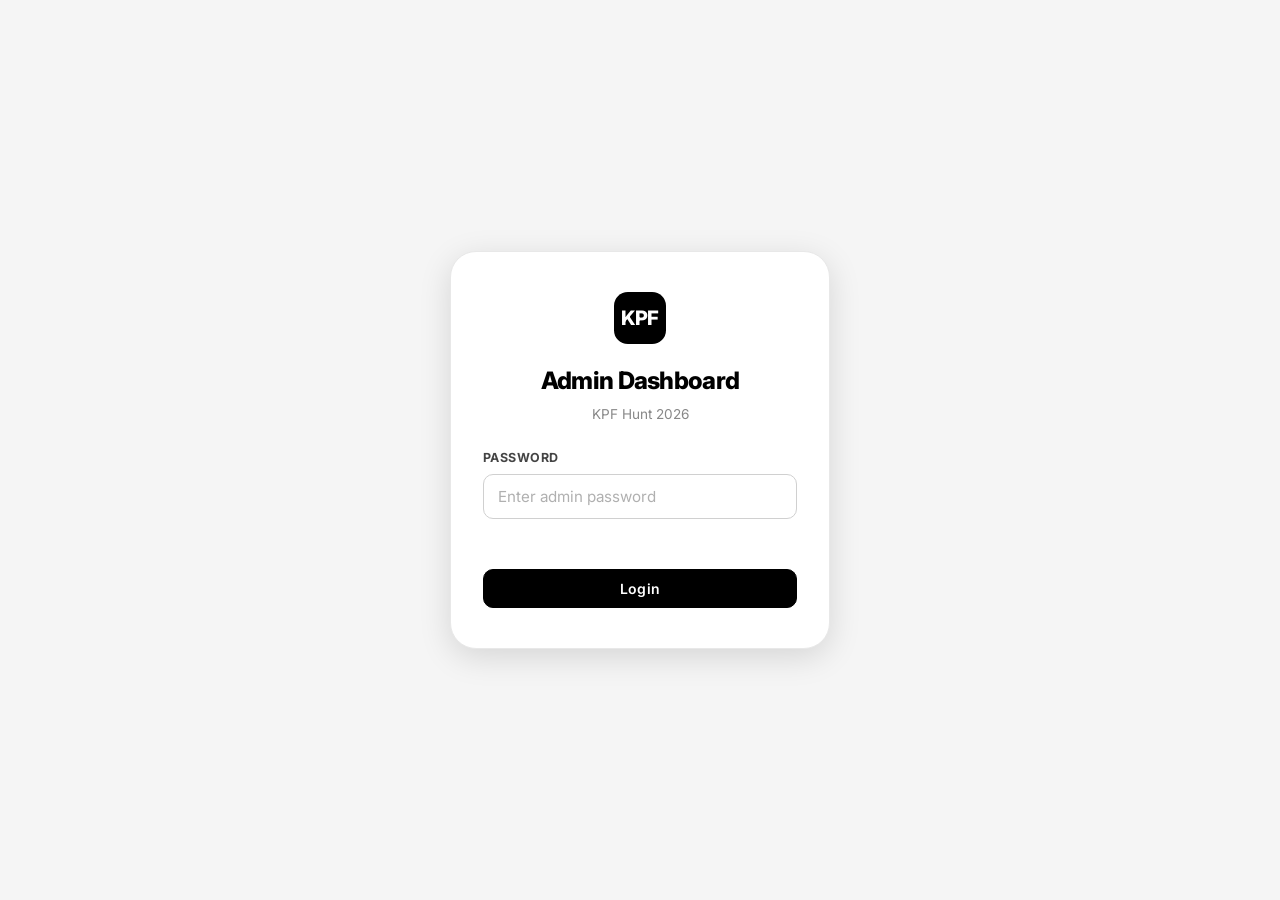
==== admin.html @ 82038f33 "Create admin.html" ====
<!DOCTYPE html>
<html lang="en">
<head>
  <meta charset="UTF-8" />
  <meta name="viewport" content="width=device-width, initial-scale=1.0" />
  <title>KPF Hunt — Admin</title>
  <link rel="preconnect" href="https://fonts.googleapis.com" />
  <link rel="preconnect" href="https://fonts.gstatic.com" crossorigin />
  <link href="https://fonts.googleapis.com/css2?family=Inter:wght@300;400;500;600;700;800&family=JetBrains+Mono:wght@400;500&display=swap" rel="stylesheet" />
  <link rel="stylesheet" href="css/style.css" />
</head>
<body class="admin-page">

  <!-- ════════════════════ LOGIN OVERLAY ════════════════════ -->
  <div id="login-overlay" class="login-overlay">
    <div class="login-card fade-up">

      <div class="kpf-logo">
        <svg width="52" height="52" viewBox="0 0 60 60" fill="none" xmlns="http://www.w3.org/2000/svg" aria-hidden="true">
          <rect width="60" height="60" rx="16" fill="#000"/>
          <text x="50%" y="54%" dominant-baseline="middle" text-anchor="middle"
                fill="#fff" font-family="Inter,system-ui,sans-serif" font-weight="800" font-size="23" letter-spacing="-0.5">KPF</text>
        </svg>
      </div>

      <h1 class="login-title">Admin Dashboard</h1>
      <p class="login-sub">KPF Hunt 2026</p>

      <form id="login-form" novalidate>
        <div class="field-group">
          <label class="field-label" for="admin-pw">Password</label>
          <input
            type="password"
            id="admin-pw"
            class="field-input"
            placeholder="Enter admin password"
            autocomplete="current-password"
            required
          />
        </div>
        <div class="field-error" id="login-error" role="alert" aria-live="polite"></div>
        <button type="submit" class="btn btn-primary" style="width:100%; margin-top:8px;">Login</button>
      </form>

    </div>
  </div>

  <!-- ════════════════════ DASHBOARD ════════════════════ -->
  <div id="dashboard" style="display:none;">

    <!-- TOP BAR -->
    <header class="admin-header">
      <div class="admin-header-inner">

        <div class="admin-brand">
          <svg width="32" height="32" viewBox="0 0 60 60" fill="none" xmlns="http://www.w3.org/2000/svg" aria-hidden="true">
            <rect width="60" height="60" rx="16" fill="#000"/>
            <text x="50%" y="54%" dominant-baseline="middle" text-anchor="middle"
                  fill="#fff" font-family="Inter,system-ui,sans-serif" font-weight="800" font-size="23" letter-spacing="-0.5">KPF</text>
          </svg>
          <span class="admin-brand-text">Hunt Admin</span>
        </div>

        <div class="admin-header-controls">
          <span class="refresh-countdown" id="refresh-countdown">
            Refreshing in <strong id="countdown-num">15</strong>s
          </span>
          <button class="btn btn-outline btn-sm" id="refresh-btn" aria-label="Refresh now">↻ Refresh</button>
          <button class="btn btn-outline btn-sm" id="export-btn" aria-label="Export CSV">↓ CSV</button>
          <button class="btn btn-danger  btn-sm" id="clear-btn"  aria-label="Clear all data">🗑 Clear</button>
          <button class="btn btn-ghost   btn-sm" id="logout-btn" aria-label="Logout">Logout</button>
        </div>

      </div>
    </header>

    <main class="admin-main">

      <!-- STATUS BAR -->
      <div class="status-bar" id="status-bar" role="status" aria-live="polite">
        <span class="status-dot status-dot--loading" id="status-dot"></span>
        <span id="status-text">Loading…</span>
      </div>

      <!-- STATS ROW -->
      <section class="stats-row" aria-label="Summary statistics">
        <div class="stat-card">
          <div class="stat-value" id="stat-total">—</div>
          <div class="stat-label">Total Submissions</div>
        </div>
        <div class="stat-card">
          <div class="stat-value" id="stat-teams">—</div>
          <div class="stat-label">Teams Submitted</div>
        </div>
        <div class="stat-card">
          <div class="stat-value" id="stat-checkpoints">—</div>
          <div class="stat-label">Checkpoints Covered</div>
        </div>
        <div class="stat-card">
          <div class="stat-value stat-value--small" id="stat-last">—</div>
          <div class="stat-label">Last Submission</div>
        </div>
      </section>

      <!-- PROGRESS GRID -->
      <section class="section-card" aria-label="Team progress grid">
        <h2 class="section-title">Progress Grid</h2>
        <div class="progress-grid-wrap">
          <table class="progress-grid" id="progress-grid">
            <thead>
              <tr>
                <th class="pg-team-col">Team</th>
                <th>CP 1</th>
                <th>CP 2</th>
                <th>CP 3</th>
                <th>CP 4</th>
                <th>CP 5</th>
              </tr>
            </thead>
            <tbody id="progress-body">
              <!-- populated by admin.js -->
            </tbody>
          </table>
        </div>
      </section>

      <!-- SUBMISSIONS TABLE -->
      <section class="section-card" aria-label="All submissions">
        <div class="section-header">
          <h2 class="section-title">Submissions</h2>
          <input
            type="search"
            id="table-search"
            class="field-input search-input"
            placeholder="Search team, checkpoint or answer…"
            aria-label="Search submissions"
          />
        </div>
        <div class="table-wrap">
          <table class="submissions-table" id="submissions-table">
            <thead>
              <tr>
                <th class="sortable" data-col="index">#<span class="sort-icon">↕</span></th>
                <th class="sortable sort-desc" data-col="timestamp">Time<span class="sort-icon">↕</span></th>
                <th class="sortable" data-col="team">Team<span class="sort-icon">↕</span></th>
                <th class="sortable" data-col="checkpoint">Checkpoint<span class="sort-icon">↕</span></th>
                <th>Answer</th>
              </tr>
            </thead>
            <tbody id="submissions-body">
              <!-- populated by admin.js -->
            </tbody>
          </table>
          <div id="table-empty" class="table-empty" style="display:none;">
            No submissions yet — waiting for teams to scan in! 🏁
          </div>
        </div>
      </section>

      <!-- QR CODES -->
      <section class="section-card" aria-label="QR codes for checkpoints">
        <h2 class="section-title">QR Codes</h2>
        <p class="section-note">
          Print and post one at each checkpoint. Each QR links to
          <code>https://grahesh-dev.github.io/kpf-hunt/scan.html?qr=N</code>
        </p>
        <div class="qr-grid" id="qr-grid">
          <!-- populated by admin.js -->
        </div>
      </section>

    </main>
  </div><!-- /dashboard -->

  <script src="js/admin.js"></script>
</body>
</html>
---- css/style.css ----
/* ═══════════════════════════════════════════════════════════════
   KPF HUNT — style.css  (v7 · GitHub Pages rebuild)
   ═══════════════════════════════════════════════════════════════ */

/* ─── RESET ──────────────────────────────────────────────────────── */
*, *::before, *::after { box-sizing: border-box; margin: 0; padding: 0; }

/* ─── CUSTOM PROPERTIES ──────────────────────────────────────────── */
:root {
  /* ── Core palette ── */
  --black:       #000000;
  --white:       #ffffff;
  --gray-50:     #fafafa;
  --gray-100:    #f5f5f5;
  --gray-150:    #efefef;
  --gray-200:    #e8e8e8;
  --gray-300:    #d0d0d0;
  --gray-400:    #b0b0b0;
  --gray-500:    #888888;
  --gray-600:    #666666;
  --gray-700:    #444444;
  --gray-800:    #333333;
  --gray-900:    #1a1a1a;

  /* ── Semantic ── */
  --success:     #16a34a;
  --success-bg:  #f0fdf4;
  --success-ring:#bbf7d0;
  --error:       #dc2626;
  --error-bg:    #fef2f2;
  --error-ring:  #fecaca;
  --warning:     #d97706;

  /* ── Team tints (bg + dot) ── */
  --alpha-bg:   #e3f2fd;  --alpha-dot:  #1976d2;
  --beta-bg:    #e8f5e9;  --beta-dot:   #388e3c;
  --gamma-bg:   #fffde7;  --gamma-dot:  #f9a825;
  --delta-bg:   #f3e5f5;  --delta-dot:  #7b1fa2;
  --sigma-bg:   #fff3e0;  --sigma-dot:  #e65100;

  /* ── Typography ── */
  --font-ui:   'Inter', system-ui, -apple-system, sans-serif;
  --font-mono: 'JetBrains Mono', 'Fira Mono', 'Courier New', monospace;

  /* ── Radii ── */
  --r-sm:  6px;
  --r-md:  10px;
  --r-lg:  14px;
  --r-xl:  20px;
  --r-2xl: 26px;

  /* ── Shadows ── */
  --shadow-xs: 0 1px 3px rgba(0,0,0,.07);
  --shadow-sm: 0 2px 8px rgba(0,0,0,.09);
  --shadow-md: 0 4px 18px rgba(0,0,0,.11);
  --shadow-lg: 0 8px 32px rgba(0,0,0,.13);
}

/* ─── BASE ───────────────────────────────────────────────────────── */
html {
  font-size: 16px;
  -webkit-text-size-adjust: 100%;
  scroll-behavior: smooth;
}

body {
  font-family: var(--font-ui);
  color: var(--gray-900);
  background: var(--gray-100);
  line-height: 1.6;
  min-height: 100dvh;
}

/* ─── ANIMATIONS ─────────────────────────────────────────────────── */
@keyframes fadeUp {
  from { opacity: 0; transform: translateY(20px); }
  to   { opacity: 1; transform: translateY(0);    }
}
@keyframes popIn {
  0%   { transform: scale(0.35); opacity: 0; }
  65%  { transform: scale(1.15); }
  100% { transform: scale(1);    opacity: 1; }
}
@keyframes shake {
  0%,100% { transform: translateX(0);   }
  20%     { transform: translateX(-9px);}
  40%     { transform: translateX(9px); }
  60%     { transform: translateX(-5px);}
  80%     { transform: translateX(5px); }
}
@keyframes spin {
  to { transform: rotate(360deg); }
}
@keyframes pulse {
  0%,100% { opacity: 1;  }
  50%     { opacity: .35;}
}

.fade-up { animation: fadeUp .42s ease both; }
.pop-in  { animation: popIn .5s cubic-bezier(.34,1.56,.64,1) both; }
.shake   { animation: shake .42s ease; }


/* ═══════════════════════════════════════════════════════════════════
   SHARED COMPONENTS
   ═══════════════════════════════════════════════════════════════════ */

/* ── Buttons ─────────────────────────────────────────────────────── */
.btn {
  display: inline-flex;
  align-items: center;
  justify-content: center;
  gap: 6px;
  padding: 10px 20px;
  font-family: var(--font-ui);
  font-size: .875rem;
  font-weight: 600;
  border-radius: var(--r-md);
  border: 1.5px solid transparent;
  cursor: pointer;
  text-decoration: none;
  transition: background .17s, border-color .17s, color .17s, transform .12s, box-shadow .17s;
  white-space: nowrap;
  user-select: none;
  letter-spacing: .01em;
}
.btn:focus-visible {
  outline: 3px solid var(--black);
  outline-offset: 2px;
}
.btn:disabled { opacity: .55; cursor: not-allowed; }

.btn-primary {
  background: var(--black);
  color: var(--white);
  border-color: var(--black);
}
.btn-primary:hover:not(:disabled) {
  background: var(--gray-800);
  border-color: var(--gray-800);
  box-shadow: var(--shadow-sm);
}
.btn-primary:active:not(:disabled) { transform: scale(.97); }

.btn-outline {
  background: var(--white);
  color: var(--gray-800);
  border-color: var(--gray-300);
}
.btn-outline:hover:not(:disabled) {
  border-color: var(--gray-600);
  background: var(--gray-50);
}

.btn-ghost {
  background: transparent;
  color: var(--gray-600);
  border-color: transparent;
}
.btn-ghost:hover:not(:disabled) {
  background: var(--gray-200);
  color: var(--gray-900);
}

.btn-danger {
  background: var(--error-bg);
  color: var(--error);
  border-color: var(--error-ring);
}
.btn-danger:hover:not(:disabled) {
  background: #fee2e2;
  border-color: #fca5a5;
}

.btn-sm {
  padding: 6px 13px;
  font-size: .8rem;
  border-radius: var(--r-sm);
}


/* ── Form fields ─────────────────────────────────────────────────── */
.field-group {
  display: flex;
  flex-direction: column;
  gap: 6px;
}

.field-label {
  font-size: .78rem;
  font-weight: 700;
  color: var(--gray-700);
  letter-spacing: .04em;
  text-transform: uppercase;
}

.field-input {
  width: 100%;
  padding: 12px 14px;
  font-family: var(--font-ui);
  font-size: .95rem;
  color: var(--gray-900);
  background: var(--white);
  border: 1.5px solid var(--gray-300);
  border-radius: var(--r-md);
  transition: border-color .15s, box-shadow .15s;
  appearance: none;
  -webkit-appearance: none;
}
.field-input:focus {
  outline: none;
  border-color: var(--black);
  box-shadow: 0 0 0 3px rgba(0,0,0,.09);
}
.field-input::placeholder { color: var(--gray-400); }
.field-input.error {
  border-color: var(--error);
  box-shadow: 0 0 0 3px rgba(220,38,38,.1);
}

.field-textarea {
  resize: vertical;
  min-height: 96px;
  line-height: 1.55;
}

/* Select */
.select-wrap { position: relative; }
.field-select { padding-right: 36px; cursor: pointer; }
.select-arrow {
  position: absolute;
  right: 12px;
  top: 50%;
  transform: translateY(-50%);
  pointer-events: none;
  color: var(--gray-500);
  font-size: .8rem;
}

/* Password toggle */
.pw-wrap { position: relative; }
.pw-toggle {
  position: absolute;
  right: 10px;
  top: 50%;
  transform: translateY(-50%);
  background: none;
  border: none;
  cursor: pointer;
  color: var(--gray-500);
  padding: 4px;
  display: flex;
  align-items: center;
  transition: color .15s;
  border-radius: 4px;
}
.pw-toggle:hover { color: var(--gray-900); }
.pw-toggle:focus-visible { outline: 2px solid var(--black); outline-offset: 2px; }
#password-input { padding-right: 42px; }

/* Errors */
.field-error {
  font-size: .82rem;
  color: var(--error);
  font-weight: 500;
  min-height: 1.1em;
}
.form-error {
  font-size: .85rem;
  color: var(--error);
  font-weight: 500;
  text-align: center;
  padding: 9px 14px;
  background: var(--error-bg);
  border: 1px solid var(--error-ring);
  border-radius: var(--r-sm);
  display: none;
}
.form-error.visible { display: block; }

/* KPF Logo container */
.kpf-logo {
  display: flex;
  align-items: center;
  justify-content: center;
  margin-bottom: 14px;
}


/* ═══════════════════════════════════════════════════════════════════
   WELCOME PAGE  (index.html)
   ═══════════════════════════════════════════════════════════════════ */
.welcome-page {
  display: flex;
  flex-direction: column;
  align-items: center;
  justify-content: center;
  min-height: 100dvh;
  padding: 24px 16px;
  background: var(--gray-100);
}

.welcome-wrap {
  width: 100%;
  max-width: 420px;
  display: flex;
  flex-direction: column;
  align-items: center;
  gap: 20px;
}

.welcome-card {
  width: 100%;
  background: var(--white);
  border-radius: var(--r-2xl);
  padding: 40px 32px;
  box-shadow: var(--shadow-md);
  border: 1.5px solid var(--gray-200);
  text-align: center;
}

.welcome-title {
  font-size: 2rem;
  font-weight: 800;
  color: var(--black);
  letter-spacing: -.03em;
  margin-bottom: 2px;
}
.welcome-emoji { font-size: 2.4rem; margin: 6px 0 10px; }
.welcome-subtitle {
  font-size: .98rem;
  color: var(--gray-600);
  line-height: 1.65;
  margin-bottom: 26px;
}

.welcome-steps {
  display: flex;
  flex-direction: column;
  gap: 12px;
  margin-bottom: 28px;
  text-align: left;
}
.step {
  display: flex;
  align-items: flex-start;
  gap: 12px;
}
.step-num {
  flex-shrink: 0;
  width: 26px;
  height: 26px;
  background: var(--black);
  color: var(--white);
  border-radius: 50%;
  font-size: .75rem;
  font-weight: 700;
  display: flex;
  align-items: center;
  justify-content: center;
  margin-top: 2px;
}
.step-text {
  font-size: .9rem;
  color: var(--gray-700);
  line-height: 1.5;
}

.welcome-badge {
  display: inline-block;
  background: var(--gray-100);
  color: var(--gray-600);
  font-size: .76rem;
  font-weight: 700;
  padding: 7px 18px;
  border-radius: 99px;
  letter-spacing: .05em;
  text-transform: uppercase;
  border: 1px solid var(--gray-200);
}

.welcome-footer { text-align: center; }
.admin-link {
  font-size: .82rem;
  color: var(--gray-400);
  text-decoration: none;
  font-weight: 500;
  transition: color .15s;
}
.admin-link:hover { color: var(--gray-700); }


/* ═══════════════════════════════════════════════════════════════════
   SCAN PAGE  (scan.html)
   ═══════════════════════════════════════════════════════════════════ */
.scan-page {
  display: flex;
  align-items: flex-start;
  justify-content: center;
  min-height: 100dvh;
  padding: 24px 16px 56px;
  background: var(--gray-100);
}

.scan-wrap {
  width: 100%;
  max-width: 440px;
  padding-top: 12px;
}

.scan-card {
  background: var(--white);
  border-radius: var(--r-2xl);
  padding: 28px 26px;
  box-shadow: var(--shadow-md);
  border: 1.5px solid var(--gray-200);
  display: flex;
  flex-direction: column;
  gap: 20px;
}

/* Scan header */
.scan-header {
  display: flex;
  align-items: center;
  justify-content: space-between;
  padding-bottom: 16px;
  border-bottom: 1.5px solid var(--gray-200);
}
.checkpoint-badge {
  font-size: 1.1rem;
  font-weight: 800;
  color: var(--black);
  letter-spacing: -.02em;
}
.kpf-wordmark {
  font-size: .75rem;
  font-weight: 700;
  color: var(--gray-400);
  letter-spacing: .1em;
  text-transform: uppercase;
}

/* Form */
#scan-form { display: flex; flex-direction: column; gap: 18px; }

/* Submit button */
.btn-submit {
  width: 100%;
  padding: 14px;
  font-size: 1rem;
  margin-top: 4px;
  position: relative;
  border-radius: var(--r-lg);
}
.btn-submit .btn-spinner {
  display: none;
  width: 18px;
  height: 18px;
  border: 2.5px solid rgba(255,255,255,.3);
  border-top-color: #fff;
  border-radius: 50%;
  animation: spin .7s linear infinite;
}
.btn-submit.loading .btn-text  { opacity: 0; position: absolute; }
.btn-submit.loading .btn-spinner { display: block; }
.btn-submit.loading { cursor: wait; }

/* Invalid state */
.invalid-icon  { font-size: 2.6rem; text-align: center; }
.invalid-title { font-size: 1.3rem; font-weight: 800; text-align: center; color: var(--gray-900); }
.invalid-msg   { font-size: .9rem; color: var(--gray-600); text-align: center; line-height: 1.65; }

/* Success state */
.scan-card--success {
  align-items: center;
  text-align: center;
  padding: 52px 28px;
}
.success-check {
  width: 82px;
  height: 82px;
  background: var(--success);
  color: var(--white);
  border-radius: 50%;
  font-size: 2.2rem;
  font-weight: 700;
  display: flex;
  align-items: center;
  justify-content: center;
  margin-bottom: 8px;
  box-shadow: 0 4px 20px rgba(22,163,74,.3);
}
.success-title {
  font-size: 1.55rem;
  font-weight: 800;
  color: var(--black);
  letter-spacing: -.03em;
}
.success-msg {
  font-size: 1.05rem;
  font-weight: 600;
  color: var(--gray-700);
}
.success-sub {
  font-size: .88rem;
  color: var(--gray-500);
  line-height: 1.65;
}


/* ═══════════════════════════════════════════════════════════════════
   ADMIN PAGE  (admin.html)
   ═══════════════════════════════════════════════════════════════════ */
.admin-page { background: var(--gray-100); }

/* ── Login overlay ───────────────────────────────────────────────── */
.login-overlay {
  position: fixed;
  inset: 0;
  background: var(--gray-100);
  display: flex;
  align-items: center;
  justify-content: center;
  padding: 24px;
  z-index: 1000;
}
.login-card {
  width: 100%;
  max-width: 380px;
  background: var(--white);
  border-radius: var(--r-2xl);
  padding: 40px 32px;
  box-shadow: var(--shadow-lg);
  border: 1.5px solid var(--gray-200);
  display: flex;
  flex-direction: column;
  gap: 4px;
}
.login-title {
  font-size: 1.5rem;
  font-weight: 800;
  color: var(--black);
  text-align: center;
  letter-spacing: -.03em;
}
.login-sub {
  font-size: .85rem;
  color: var(--gray-500);
  text-align: center;
  margin-bottom: 18px;
}
#login-form { display: flex; flex-direction: column; gap: 14px; }

/* ── Admin header ────────────────────────────────────────────────── */
.admin-header {
  position: sticky;
  top: 0;
  z-index: 100;
  background: var(--white);
  border-bottom: 1.5px solid var(--gray-200);
  box-shadow: var(--shadow-xs);
}
.admin-header-inner {
  max-width: 1200px;
  margin: 0 auto;
  padding: 12px 24px;
  display: flex;
  align-items: center;
  justify-content: space-between;
  gap: 16px;
  flex-wrap: wrap;
}
.admin-brand {
  display: flex;
  align-items: center;
  gap: 10px;
}
.admin-brand-text {
  font-size: .98rem;
  font-weight: 700;
  color: var(--black);
  letter-spacing: -.01em;
}
.admin-header-controls {
  display: flex;
  align-items: center;
  gap: 8px;
  flex-wrap: wrap;
}
.refresh-countdown {
  font-size: .78rem;
  color: var(--gray-500);
  white-space: nowrap;
}
.refresh-countdown strong {
  color: var(--gray-800);
  font-weight: 700;
}

/* ── Admin main ──────────────────────────────────────────────────── */
.admin-main {
  max-width: 1200px;
  margin: 0 auto;
  padding: 24px 24px 56px;
  display: flex;
  flex-direction: column;
  gap: 20px;
}

/* ── Status bar ──────────────────────────────────────────────────── */
.status-bar {
  display: flex;
  align-items: center;
  gap: 8px;
  font-size: .82rem;
  color: var(--gray-600);
  padding: 9px 14px;
  background: var(--white);
  border-radius: var(--r-md);
  box-shadow: var(--shadow-xs);
  border: 1.5px solid var(--gray-200);
}
.status-dot {
  width: 8px;
  height: 8px;
  border-radius: 50%;
  flex-shrink: 0;
}
.status-dot--loading { background: var(--warning); animation: pulse 1.2s ease infinite; }
.status-dot--ok      { background: var(--success); }
.status-dot--error   { background: var(--error); }

/* ── Stats row ───────────────────────────────────────────────────── */
.stats-row {
  display: grid;
  grid-template-columns: repeat(4, 1fr);
  gap: 16px;
}
.stat-card {
  background: var(--white);
  border-radius: var(--r-lg);
  padding: 22px 18px;
  box-shadow: var(--shadow-xs);
  border: 1.5px solid var(--gray-200);
  text-align: center;
  transition: box-shadow .2s, transform .2s;
}
.stat-card:hover {
  box-shadow: var(--shadow-md);
  transform: translateY(-2px);
}
.stat-value {
  font-size: 2.3rem;
  font-weight: 800;
  color: var(--black);
  letter-spacing: -.04em;
  line-height: 1.1;
  margin-bottom: 6px;
}
.stat-value--small {
  font-size: .95rem;
  font-weight: 700;
  line-height: 1.4;
  letter-spacing: 0;
}
.stat-label {
  font-size: .74rem;
  color: var(--gray-500);
  font-weight: 600;
  text-transform: uppercase;
  letter-spacing: .06em;
}

/* ── Section card ────────────────────────────────────────────────── */
.section-card {
  background: var(--white);
  border-radius: var(--r-lg);
  padding: 24px;
  box-shadow: var(--shadow-xs);
  border: 1.5px solid var(--gray-200);
}
.section-title {
  font-size: 1rem;
  font-weight: 700;
  color: var(--black);
  letter-spacing: -.01em;
  margin-bottom: 16px;
}
.section-header {
  display: flex;
  align-items: center;
  justify-content: space-between;
  gap: 16px;
  margin-bottom: 16px;
  flex-wrap: wrap;
}
.section-header .section-title { margin-bottom: 0; }
.section-note {
  font-size: .82rem;
  color: var(--gray-500);
  margin-bottom: 18px;
  line-height: 1.55;
}
.section-note code {
  font-family: var(--font-mono);
  font-size: .78rem;
  background: var(--gray-100);
  padding: 1px 5px;
  border-radius: 4px;
  color: var(--gray-700);
}
.search-input {
  max-width: 260px;
  padding: 8px 12px;
  font-size: .85rem;
}

/* ── Progress grid ───────────────────────────────────────────────── */
.progress-grid-wrap { overflow-x: auto; }
.progress-grid {
  width: 100%;
  border-collapse: collapse;
  font-size: .88rem;
}
.progress-grid th {
  padding: 10px 12px;
  text-align: center;
  font-size: .72rem;
  font-weight: 700;
  color: var(--gray-500);
  text-transform: uppercase;
  letter-spacing: .06em;
  border-bottom: 1.5px solid var(--gray-200);
  background: var(--gray-50);
}
.progress-grid .pg-team-col { text-align: left; min-width: 120px; }
.progress-grid td {
  padding: 10px 12px;
  text-align: center;
  border-bottom: 1px solid var(--gray-100);
  vertical-align: middle;
}
.progress-grid td.pg-team-col {
  text-align: left;
  font-weight: 600;
  font-size: .85rem;
  color: var(--gray-800);
}
.progress-grid tr:last-child td { border-bottom: none; }
.progress-grid tr:hover td { background: var(--gray-50); }

.pg-cell {
  display: flex;
  flex-direction: column;
  align-items: center;
  gap: 3px;
}
.pg-check {
  width: 30px;
  height: 30px;
  border-radius: 50%;
  display: flex;
  align-items: center;
  justify-content: center;
  font-size: .85rem;
  font-weight: 700;
  flex-shrink: 0;
}
.pg-check--done  { background: #dcfce7; color: var(--success); }
.pg-check--empty { background: var(--gray-150); color: var(--gray-400); font-size: .7rem; }
.pg-time {
  font-family: var(--font-mono);
  font-size: .6rem;
  color: var(--gray-400);
  white-space: nowrap;
}

/* Team dot */
.team-dot {
  display: inline-block;
  width: 8px;
  height: 8px;
  border-radius: 50%;
  margin-right: 7px;
  vertical-align: middle;
  flex-shrink: 0;
}
.dot-alpha { background: var(--alpha-dot); }
.dot-beta  { background: var(--beta-dot);  }
.dot-gamma { background: var(--gamma-dot); }
.dot-delta { background: var(--delta-dot); }
.dot-sigma { background: var(--sigma-dot); }

/* ── Submissions table ───────────────────────────────────────────── */
.table-wrap { overflow-x: auto; }
.submissions-table {
  width: 100%;
  border-collapse: collapse;
  font-size: .875rem;
}
.submissions-table th {
  padding: 10px 14px;
  text-align: left;
  font-size: .72rem;
  font-weight: 700;
  color: var(--gray-500);
  text-transform: uppercase;
  letter-spacing: .06em;
  border-bottom: 1.5px solid var(--gray-200);
  background: var(--gray-50);
  white-space: nowrap;
}
.submissions-table th.sortable {
  cursor: pointer;
  user-select: none;
  transition: color .15s;
}
.submissions-table th.sortable:hover { color: var(--black); }
.submissions-table th.sort-asc  .sort-icon::after { content: ' ↑'; color: var(--black); }
.submissions-table th.sort-desc .sort-icon::after { content: ' ↓'; color: var(--black); }
.sort-icon { font-size: .7rem; color: var(--gray-400); }

.submissions-table td {
  padding: 10px 14px;
  border-bottom: 1px solid var(--gray-100);
  vertical-align: top;
}
.submissions-table tr:last-child td { border-bottom: none; }

.submissions-table .col-num  { color: var(--gray-400); font-family: var(--font-mono); font-size: .76rem; width: 40px; }
.submissions-table .col-time { font-family: var(--font-mono); font-size: .76rem; color: var(--gray-600); white-space: nowrap; }
.submissions-table .col-team { font-weight: 600; white-space: nowrap; }
.submissions-table .col-cp   { font-weight: 500; white-space: nowrap; }
.submissions-table .col-ans  {
  font-family: var(--font-mono);
  font-size: .8rem;
  color: var(--gray-700);
  word-break: break-word;
  max-width: 320px;
}

/* Team row tints */
.row-alpha { background: var(--alpha-bg); }
.row-beta  { background: var(--beta-bg);  }
.row-gamma { background: var(--gamma-bg); }
.row-delta { background: var(--delta-bg); }
.row-sigma { background: var(--sigma-bg); }

.table-empty {
  padding: 44px 20px;
  text-align: center;
  color: var(--gray-400);
  font-size: .9rem;
  line-height: 1.6;
}

/* ── QR grid ─────────────────────────────────────────────────────── */
.qr-grid {
  display: grid;
  grid-template-columns: repeat(auto-fill, minmax(175px, 1fr));
  gap: 18px;
}
.qr-card {
  display: flex;
  flex-direction: column;
  align-items: center;
  gap: 10px;
  padding: 20px 14px;
  background: var(--gray-50);
  border: 1.5px solid var(--gray-200);
  border-radius: var(--r-lg);
  text-align: center;
  transition: box-shadow .2s, transform .2s;
}
.qr-card:hover {
  box-shadow: var(--shadow-md);
  transform: translateY(-2px);
}
.qr-img {
  width: 150px;
  height: 150px;
  border-radius: var(--r-sm);
  display: block;
  background: var(--white);
  border: 1px solid var(--gray-200);
}
.qr-label {
  font-weight: 700;
  font-size: .9rem;
  color: var(--black);
}
.qr-url {
  font-family: var(--font-mono);
  font-size: .62rem;
  color: var(--gray-500);
  word-break: break-all;
  line-height: 1.45;
}
.copy-btn {
  font-size: .75rem;
  padding: 5px 12px;
}
.copy-btn.copied {
  background: var(--success-bg);
  color: var(--success);
  border-color: var(--success-ring);
}


/* ═══════════════════════════════════════════════════════════════════
   RESPONSIVE
   ═══════════════════════════════════════════════════════════════════ */

/* Tablet */
@media (max-width: 900px) {
  .stats-row       { grid-template-columns: repeat(2, 1fr); }
  .admin-main      { padding: 16px 16px 40px; }
  .admin-header-inner { padding: 10px 16px; }
}

/* Mobile */
@media (max-width: 600px) {
  .stats-row { grid-template-columns: repeat(2, 1fr); gap: 10px; }
  .stat-card { padding: 16px 12px; }
  .stat-value { font-size: 1.8rem; }

  .admin-header-controls { gap: 6px; }
  .refresh-countdown { display: none; }

  .section-card { padding: 16px; }
  .section-header { flex-direction: column; align-items: flex-start; }
  .search-input { max-width: 100%; width: 100%; }

  .qr-grid { grid-template-columns: repeat(2, 1fr); gap: 12px; }
  .qr-img  { width: 120px; height: 120px; }

  .scan-card     { padding: 22px 18px; }
  .welcome-card  { padding: 32px 20px; }
  .login-card    { padding: 32px 20px; }

  .submissions-table th,
  .submissions-table td { padding: 8px 10px; }
}

@media (max-width: 380px) {
  .stats-row { grid-template-columns: 1fr 1fr; }
  .admin-brand-text { display: none; }
  .btn-sm { padding: 5px 9px; font-size: .72rem; }
}
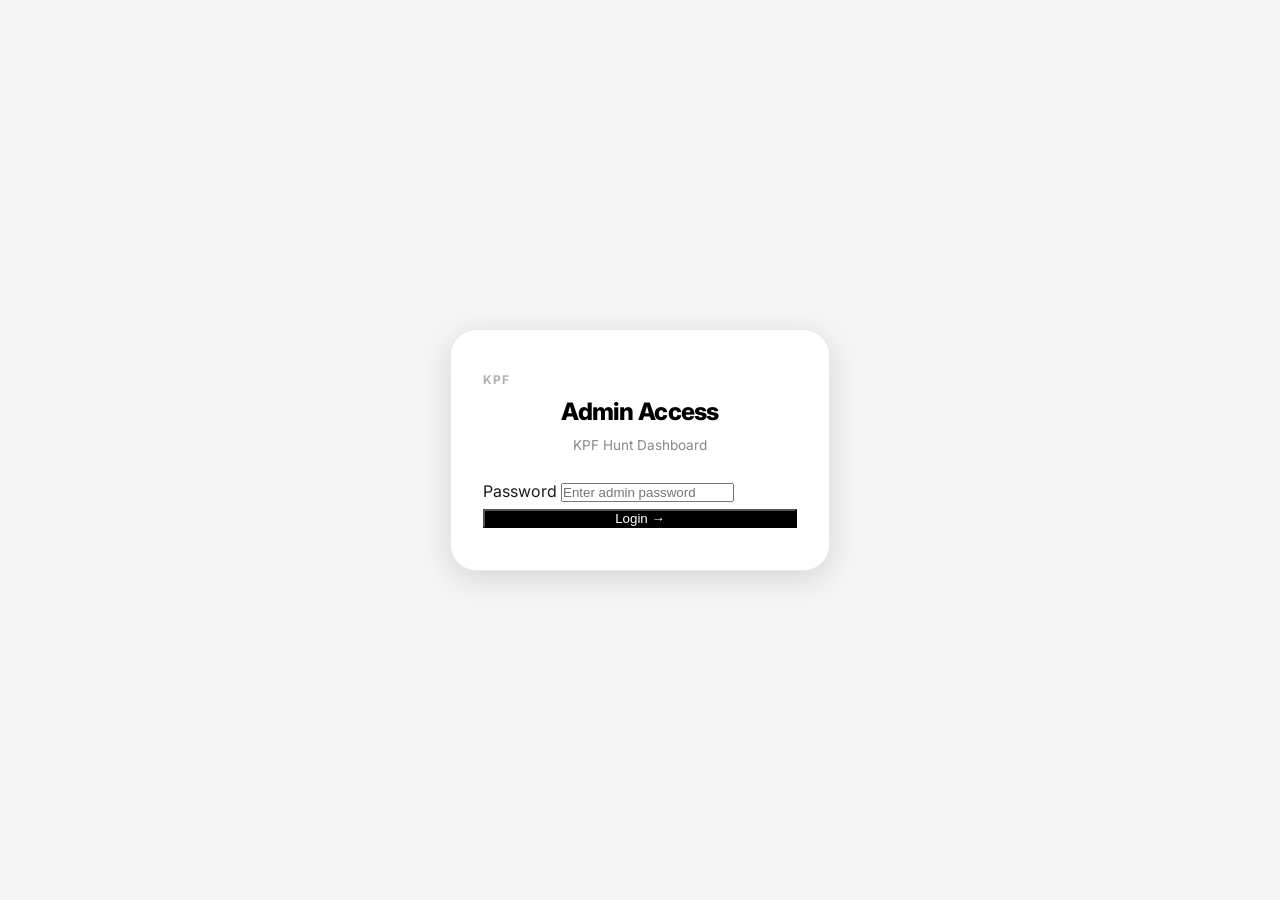
==== commit f0766356: "Update admin.html" ====
--- a/admin.html
+++ b/admin.html
@@ -6,171 +6,214 @@
   <title>KPF Hunt — Admin</title>
   <link rel="preconnect" href="https://fonts.googleapis.com" />
   <link rel="preconnect" href="https://fonts.gstatic.com" crossorigin />
-  <link href="https://fonts.googleapis.com/css2?family=Inter:wght@300;400;500;600;700;800&family=JetBrains+Mono:wght@400;500&display=swap" rel="stylesheet" />
+  <link href="https://fonts.googleapis.com/css2?family=Inter:wght@300;400;500;600;700;800&display=swap&family=JetBrains+Mono:wght@400;500&display=swap" rel="stylesheet" />
   <link rel="stylesheet" href="css/style.css" />
 </head>
 <body class="admin-page">
 
-  <!-- ════════════════════ LOGIN OVERLAY ════════════════════ -->
-  <div id="login-overlay" class="login-overlay">
-    <div class="login-card fade-up">
-
-      <div class="kpf-logo">
-        <svg width="52" height="52" viewBox="0 0 60 60" fill="none" xmlns="http://www.w3.org/2000/svg" aria-hidden="true">
-          <rect width="60" height="60" rx="16" fill="#000"/>
-          <text x="50%" y="54%" dominant-baseline="middle" text-anchor="middle"
-                fill="#fff" font-family="Inter,system-ui,sans-serif" font-weight="800" font-size="23" letter-spacing="-0.5">KPF</text>
-        </svg>
-      </div>
-
-      <h1 class="login-title">Admin Dashboard</h1>
-      <p class="login-sub">KPF Hunt 2026</p>
-
-      <form id="login-form" novalidate>
-        <div class="field-group">
-          <label class="field-label" for="admin-pw">Password</label>
-          <input
-            type="password"
-            id="admin-pw"
-            class="field-input"
-            placeholder="Enter admin password"
-            autocomplete="current-password"
-            required
-          />
-        </div>
-        <div class="field-error" id="login-error" role="alert" aria-live="polite"></div>
-        <button type="submit" class="btn btn-primary" style="width:100%; margin-top:8px;">Login</button>
+  <!-- ── LOGIN SCREEN ── -->
+  <div class="login-overlay" id="loginOverlay">
+    <div class="login-card">
+      <div class="kpf-wordmark">KPF</div>
+      <h2 class="login-title">Admin Access</h2>
+      <p class="login-sub">KPF Hunt Dashboard</p>
+      <div class="alert-error" id="loginError" style="display:none;">Incorrect password.</div>
+      <form id="loginForm" novalidate>
+        <div class="form-group">
+          <label for="loginPw" class="form-label">Password</label>
+          <input type="password" id="loginPw" class="form-input" placeholder="Enter admin password" required />
+        </div>
+        <button type="submit" class="btn-primary" style="width:100%;">Login →</button>
       </form>
-
     </div>
   </div>
 
-  <!-- ════════════════════ DASHBOARD ════════════════════ -->
-  <div id="dashboard" style="display:none;">
-
-    <!-- TOP BAR -->
-    <header class="admin-header">
-      <div class="admin-header-inner">
-
-        <div class="admin-brand">
-          <svg width="32" height="32" viewBox="0 0 60 60" fill="none" xmlns="http://www.w3.org/2000/svg" aria-hidden="true">
-            <rect width="60" height="60" rx="16" fill="#000"/>
-            <text x="50%" y="54%" dominant-baseline="middle" text-anchor="middle"
-                  fill="#fff" font-family="Inter,system-ui,sans-serif" font-weight="800" font-size="23" letter-spacing="-0.5">KPF</text>
-          </svg>
-          <span class="admin-brand-text">Hunt Admin</span>
-        </div>
-
-        <div class="admin-header-controls">
-          <span class="refresh-countdown" id="refresh-countdown">
-            Refreshing in <strong id="countdown-num">15</strong>s
-          </span>
-          <button class="btn btn-outline btn-sm" id="refresh-btn" aria-label="Refresh now">↻ Refresh</button>
-          <button class="btn btn-outline btn-sm" id="export-btn" aria-label="Export CSV">↓ CSV</button>
-          <button class="btn btn-danger  btn-sm" id="clear-btn"  aria-label="Clear all data">🗑 Clear</button>
-          <button class="btn btn-ghost   btn-sm" id="logout-btn" aria-label="Logout">Logout</button>
-        </div>
-
+  <!-- ── DASHBOARD ── -->
+  <div class="admin-wrap" id="adminWrap" style="display:none;">
+
+    <!-- Sidebar -->
+    <nav class="admin-sidebar" id="adminSidebar">
+      <div class="sidebar-logo">
+        <span class="kpf-wordmark-sm">KPF</span>
+        <span class="sidebar-hunt">Hunt</span>
       </div>
-    </header>
-
+      <ul class="sidebar-nav">
+        <li><a href="#overview" class="snav-link active" data-section="overview">📊 Overview</a></li>
+        <li><a href="#checkins" class="snav-link" data-section="checkins">📋 Check-ins</a></li>
+        <li><a href="#leaderboard" class="snav-link" data-section="leaderboard">🏆 Leaderboard</a></li>
+        <li><a href="#qrcodes" class="snav-link" data-section="qrcodes">🔲 QR Codes</a></li>
+      </ul>
+      <div class="sidebar-footer">
+        <button class="btn-ghost sidebar-logout" id="logoutBtn">Log out</button>
+      </div>
+    </nav>
+
+    <!-- Main content -->
     <main class="admin-main">
 
-      <!-- STATUS BAR -->
-      <div class="status-bar" id="status-bar" role="status" aria-live="polite">
-        <span class="status-dot status-dot--loading" id="status-dot"></span>
-        <span id="status-text">Loading…</span>
+      <!-- Top bar -->
+      <div class="admin-topbar">
+        <div class="topbar-left">
+          <button class="sidebar-toggle" id="sidebarToggle">☰</button>
+          <h1 class="topbar-title">KPF Hunt — Admin Dashboard</h1>
+        </div>
+        <div class="topbar-right">
+          <span class="live-dot"></span>
+          <span class="refresh-countdown" id="refreshCountdown">Refreshing in 15s</span>
+          <button class="btn-ghost" id="refreshBtn">↻ Refresh</button>
+        </div>
       </div>
 
-      <!-- STATS ROW -->
-      <section class="stats-row" aria-label="Summary statistics">
-        <div class="stat-card">
-          <div class="stat-value" id="stat-total">—</div>
-          <div class="stat-label">Total Submissions</div>
-        </div>
-        <div class="stat-card">
-          <div class="stat-value" id="stat-teams">—</div>
-          <div class="stat-label">Teams Submitted</div>
-        </div>
-        <div class="stat-card">
-          <div class="stat-value" id="stat-checkpoints">—</div>
-          <div class="stat-label">Checkpoints Covered</div>
-        </div>
-        <div class="stat-card">
-          <div class="stat-value stat-value--small" id="stat-last">—</div>
-          <div class="stat-label">Last Submission</div>
-        </div>
-      </section>
-
-      <!-- PROGRESS GRID -->
-      <section class="section-card" aria-label="Team progress grid">
-        <h2 class="section-title">Progress Grid</h2>
-        <div class="progress-grid-wrap">
-          <table class="progress-grid" id="progress-grid">
-            <thead>
-              <tr>
-                <th class="pg-team-col">Team</th>
-                <th>CP 1</th>
-                <th>CP 2</th>
-                <th>CP 3</th>
-                <th>CP 4</th>
-                <th>CP 5</th>
-              </tr>
-            </thead>
-            <tbody id="progress-body">
-              <!-- populated by admin.js -->
-            </tbody>
-          </table>
-        </div>
-      </section>
-
-      <!-- SUBMISSIONS TABLE -->
-      <section class="section-card" aria-label="All submissions">
-        <div class="section-header">
-          <h2 class="section-title">Submissions</h2>
-          <input
-            type="search"
-            id="table-search"
-            class="field-input search-input"
-            placeholder="Search team, checkpoint or answer…"
-            aria-label="Search submissions"
-          />
-        </div>
-        <div class="table-wrap">
-          <table class="submissions-table" id="submissions-table">
-            <thead>
-              <tr>
-                <th class="sortable" data-col="index">#<span class="sort-icon">↕</span></th>
-                <th class="sortable sort-desc" data-col="timestamp">Time<span class="sort-icon">↕</span></th>
-                <th class="sortable" data-col="team">Team<span class="sort-icon">↕</span></th>
-                <th class="sortable" data-col="checkpoint">Checkpoint<span class="sort-icon">↕</span></th>
-                <th>Answer</th>
-              </tr>
-            </thead>
-            <tbody id="submissions-body">
-              <!-- populated by admin.js -->
-            </tbody>
-          </table>
-          <div id="table-empty" class="table-empty" style="display:none;">
-            No submissions yet — waiting for teams to scan in! 🏁
-          </div>
-        </div>
-      </section>
-
-      <!-- QR CODES -->
-      <section class="section-card" aria-label="QR codes for checkpoints">
-        <h2 class="section-title">QR Codes</h2>
-        <p class="section-note">
-          Print and post one at each checkpoint. Each QR links to
-          <code>https://grahesh-dev.github.io/kpf-hunt/scan.html?qr=N</code>
-        </p>
-        <div class="qr-grid" id="qr-grid">
-          <!-- populated by admin.js -->
-        </div>
+      <!-- ── SECTION: OVERVIEW ── -->
+      <section class="admin-section active" id="section-overview">
+
+        <div class="stats-row">
+          <div class="stat-card">
+            <div class="stat-value" id="statTotal">—</div>
+            <div class="stat-label">Total Check-ins</div>
+          </div>
+          <div class="stat-card">
+            <div class="stat-value" id="statPlayers">—</div>
+            <div class="stat-label">Unique Players</div>
+          </div>
+          <div class="stat-card">
+            <div class="stat-value" id="statCheckpoints">—</div>
+            <div class="stat-label">Checkpoints Covered</div>
+          </div>
+          <div class="stat-card">
+            <div class="stat-value stat-time" id="statLast">—</div>
+            <div class="stat-label">Last Check-in</div>
+          </div>
+        </div>
+
+        <!-- Top 10 preview -->
+        <div class="admin-card">
+          <div class="card-header">
+            <h2 class="card-title">🏆 Top 10 Players</h2>
+            <a href="leaderboard.html" target="_blank" class="btn-ghost btn-sm">Open TV View →</a>
+          </div>
+          <div class="top10-list" id="top10List">
+            <div class="empty-state">No data yet.</div>
+          </div>
+        </div>
+
+      </section>
+
+      <!-- ── SECTION: CHECK-INS ── -->
+      <section class="admin-section" id="section-checkins">
+
+        <div class="admin-card">
+          <div class="card-header">
+            <h2 class="card-title">📋 All Check-ins</h2>
+            <div class="card-actions">
+              <button class="btn-ghost btn-sm" id="exportCsvBtn">⬇ Export CSV</button>
+              <button class="btn-danger btn-sm" id="clearDataBtn">🗑 Clear All</button>
+            </div>
+          </div>
+
+          <!-- Filters -->
+          <div class="filters-bar">
+            <input type="text" id="filterName" class="filter-input" placeholder="🔍 Search by name…" />
+            <select id="filterOffice" class="filter-select">
+              <option value="">All Offices</option>
+              <option value="London">London</option>
+              <option value="New York">New York</option>
+            </select>
+            <select id="filterCheckpoint" class="filter-select">
+              <option value="">All Checkpoints</option>
+            </select>
+            <button class="btn-ghost btn-sm" id="clearFiltersBtn">✕ Clear Filters</button>
+          </div>
+
+          <div class="table-wrap">
+            <table class="data-table" id="checkinsTable">
+              <thead>
+                <tr>
+                  <th class="sortable" data-col="idx">#</th>
+                  <th class="sortable" data-col="timestamp">Time</th>
+                  <th class="sortable" data-col="name">Name</th>
+                  <th class="sortable" data-col="office">Office</th>
+                  <th class="sortable" data-col="checkpoint">Checkpoint</th>
+                </tr>
+              </thead>
+              <tbody id="checkinsBody">
+                <tr><td colspan="5" class="empty-state">No data yet.</td></tr>
+              </tbody>
+            </table>
+          </div>
+          <div class="table-footer" id="tableFooter">Showing 0 entries</div>
+        </div>
+
+      </section>
+
+      <!-- ── SECTION: LEADERBOARD ── -->
+      <section class="admin-section" id="section-leaderboard">
+
+        <div class="admin-card">
+          <div class="card-header">
+            <h2 class="card-title">🏆 Full Leaderboard</h2>
+            <a href="leaderboard.html" target="_blank" class="btn-ghost btn-sm">Open TV View →</a>
+          </div>
+          <div class="table-wrap">
+            <table class="data-table" id="lbTable">
+              <thead>
+                <tr>
+                  <th>Rank</th>
+                  <th>Name</th>
+                  <th>Office</th>
+                  <th>Checkpoints</th>
+                  <th>Progress</th>
+                  <th>Last Check-in</th>
+                </tr>
+              </thead>
+              <tbody id="lbBody">
+                <tr><td colspan="6" class="empty-state">No data yet.</td></tr>
+              </tbody>
+            </table>
+          </div>
+        </div>
+
+      </section>
+
+      <!-- ── SECTION: QR CODES ── -->
+      <section class="admin-section" id="section-qrcodes">
+
+        <div class="admin-card">
+          <div class="card-header">
+            <h2 class="card-title">🔲 QR Code Generator</h2>
+            <a href="print.html" target="_blank" class="btn-primary btn-sm">🖨 Print All 100</a>
+          </div>
+          <div class="qr-generator">
+            <label class="form-label">Generate QR for Checkpoint:</label>
+            <div class="qr-gen-row">
+              <input type="number" id="qrNumInput" class="form-input qr-num-input" min="1" max="100" value="1" placeholder="1–100" />
+              <button class="btn-primary btn-sm" id="genQrBtn">Generate</button>
+            </div>
+            <div class="qr-preview" id="qrPreview">
+              <img id="qrImg" src="" alt="QR Code" class="qr-img" style="display:none;" />
+              <div class="qr-url-row" id="qrUrlRow" style="display:none;">
+                <span class="qr-url-text" id="qrUrlText"></span>
+                <button class="btn-ghost btn-sm" id="copyUrlBtn">Copy URL</button>
+              </div>
+              <div class="qr-label" id="qrLabel"></div>
+            </div>
+          </div>
+        </div>
+
+        <div class="admin-card">
+          <div class="card-header">
+            <h2 class="card-title">Quick Preview — All Checkpoints</h2>
+          </div>
+          <p class="section-note">Use the <a href="print.html" target="_blank">Print page</a> for a print-ready grid of all 100 QR codes.</p>
+          <div class="qr-mini-grid" id="qrMiniGrid">
+            <!-- populated by admin.js -->
+          </div>
+        </div>
+
       </section>
 
     </main>
-  </div><!-- /dashboard -->
+  </div>
 
   <script src="js/admin.js"></script>
 </body>
